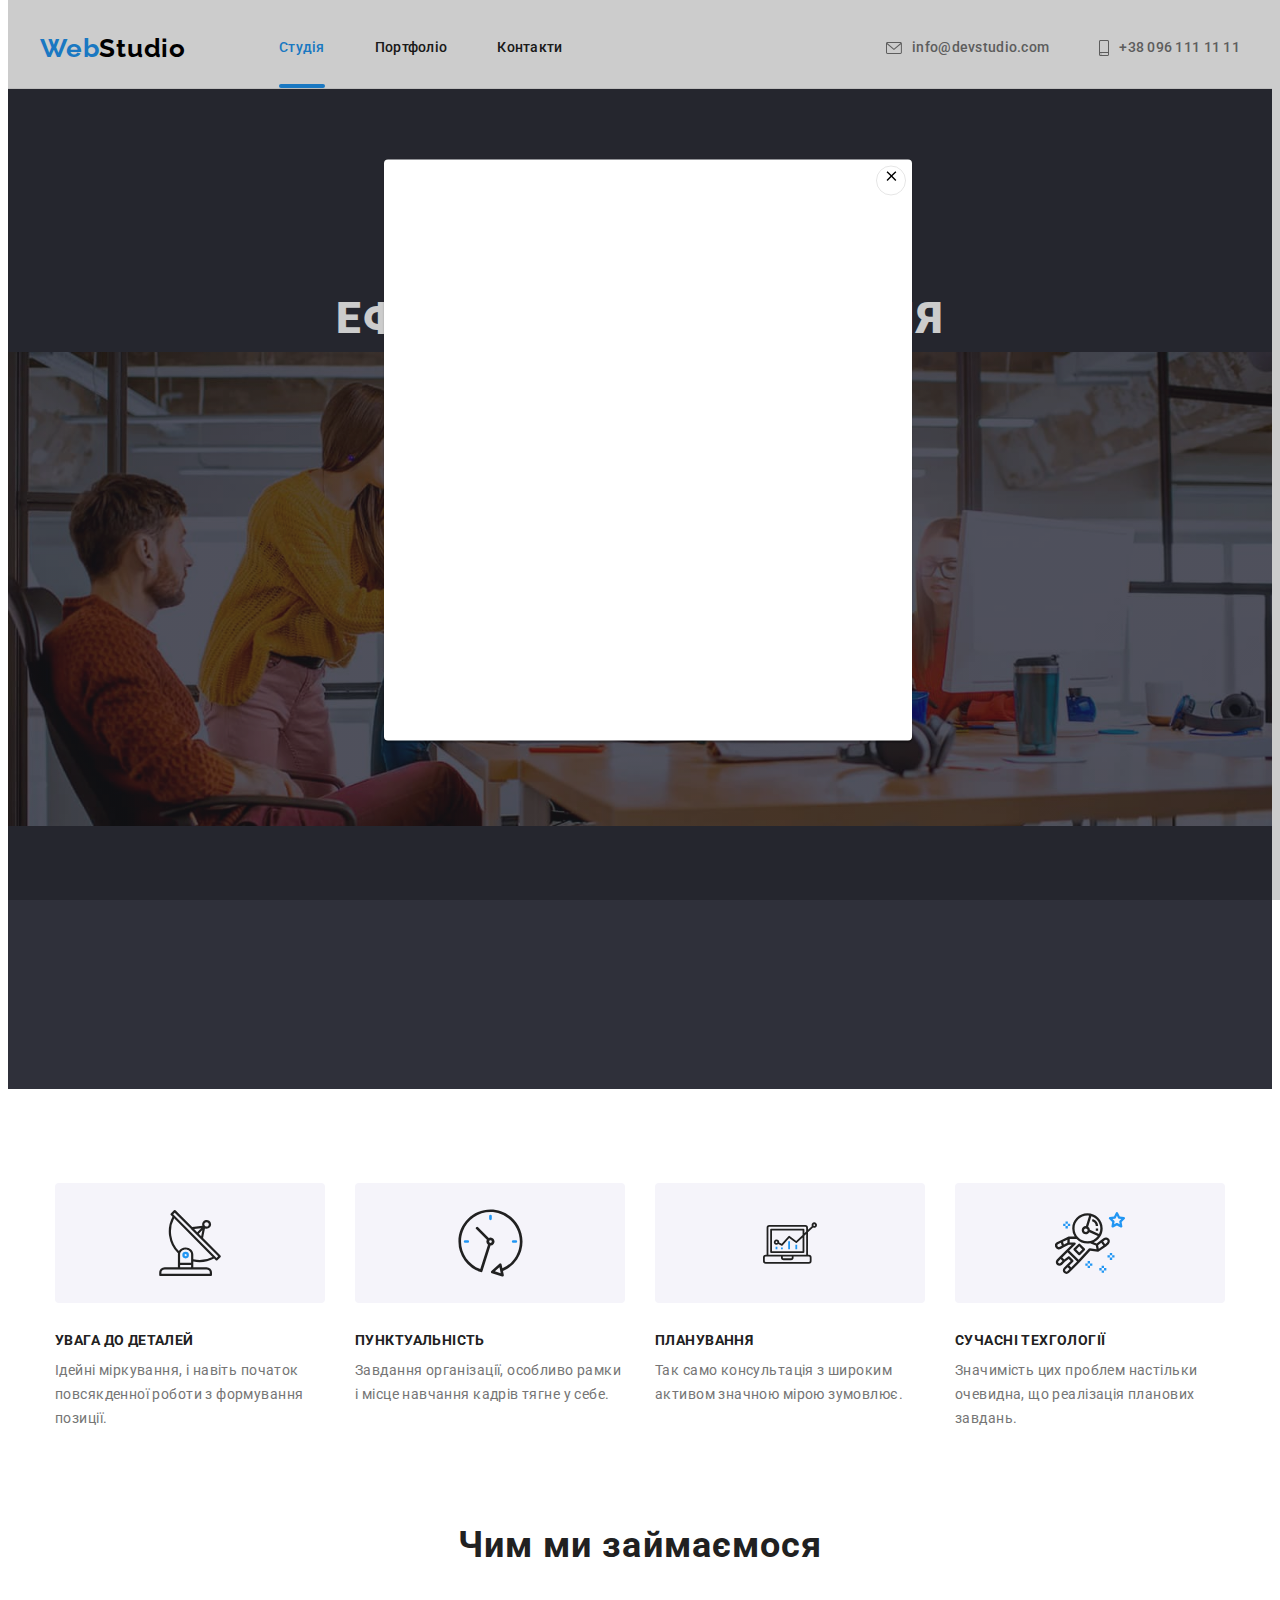
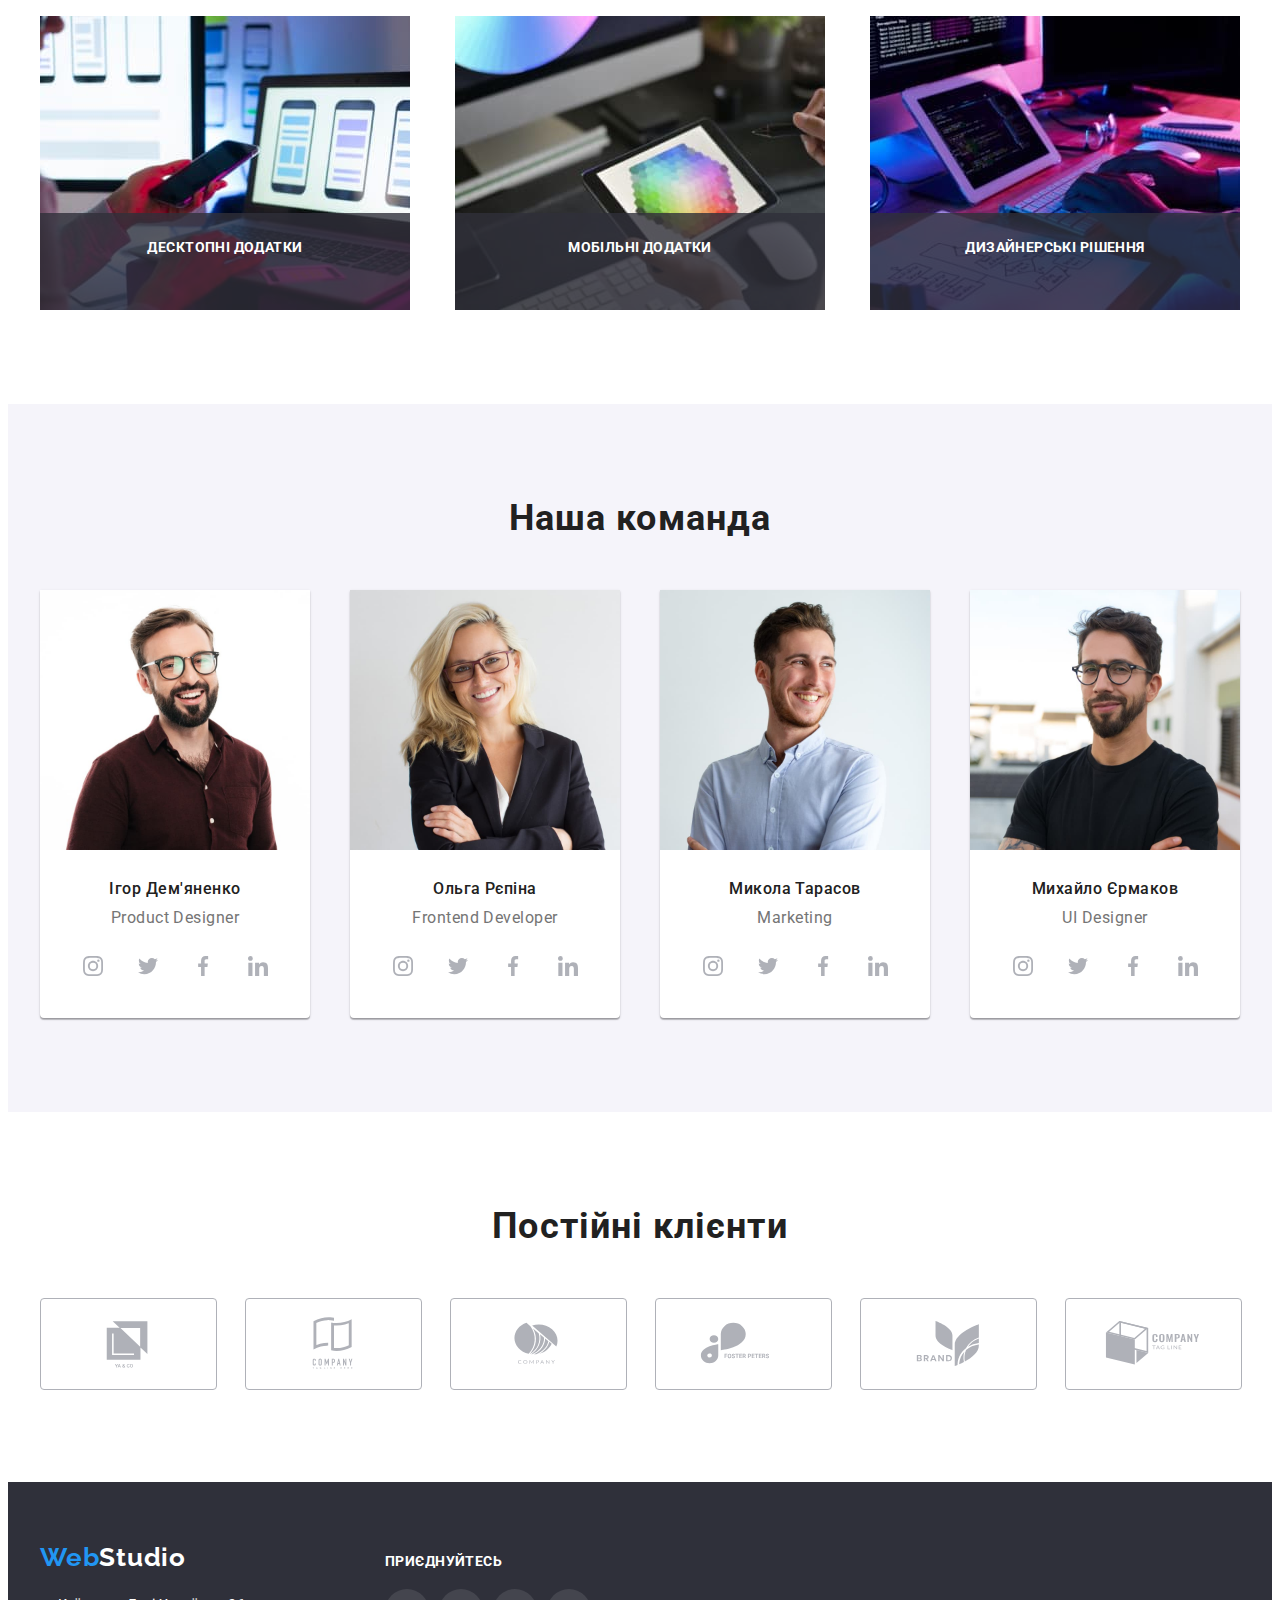
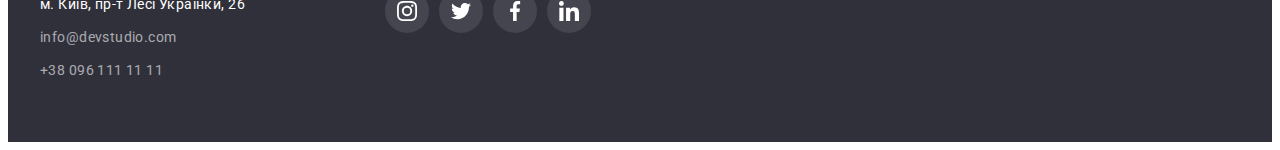
==== index.html @ 6ffcac3f "Commit-1" ====
<!DOCTYPE html>
<html lang="uk">  
<head>
    <meta charset="UTF-8">
    <meta http-equiv="X-UA-Compatible" content="IE=edge">
    <meta name="viewport" content="width=device-width, initial-scale=1.0">
    <title>Студія</title>
    <link rel="preconnect" href="https://fonts.googleapis.com">
    <link rel="preconnect" href="https://fonts.gstatic.com" crossorigin>
    <link href="https://fonts.googleapis.com/css2?family=Raleway:wght@700&family=Roboto:wght@400;500;700;900&display=swap"
        rel="stylesheet">

    <link rel="stylesheet" href="https://cdnjs.cloudflare.com/ajax/libs/modern-normalize/1.1.0/modern-normalize.min.css"
        integrity="sha512-wpPYUAdjBVSE4KJnH1VR1HeZfpl1ub8YT/NKx4PuQ5NmX2tKuGu6U/JRp5y+Y8XG2tV+wKQpNHVUX03MfMFn9Q=="
        crossorigin="anonymous" referrerpolicy="no-referrer" />
    <link rel="stylesheet" href="./css/styles.css">
</head>
<body class="site-body">
    <header class="header">
        <div class="container header-container">
            <nav class="header-navigation">
                 <a class="header-logo-web link" href="index.html">Web<span class="header-logo-studio link">Studio</span></a>
                 <ul class="header-list list">
                     <li class="header-item"><a class="header-link current link" href="">Студія</a></li>
                     <li class="header-item"><a class="header-link link" href="./portfolio.html">Портфоліо</a></li>
                     <li class="header-item"><a class="header-link link" href="">Контакти</a></li>
                 </ul>
            </nav>
            <div class="header-conect" >
            <ul class="contacts list">
                <li class="header-email">
                    <a class="header-link-contact link" href="mailto:info@devstudio.com">
                        <svg class="icon-envelope" weight="16" height="12">
                            <use href="./img/icons.svg#icon-envelope"></use>
                        </svg> 
                        info@devstudio.com</a></li>
                <li class="header-number">
                    <a class="header-link-contact link" href="tel:+380961111111">
                        <svg class="icon-tel" weight="10" height="16">
                            <use href="./img/icons.svg#icon-smartphone"></use>
                        </svg>
                        +38 096 111 11 11</a></li>
            </ul>
            </div>
        </div>
    </header>
    <main>
         <section class="hero section">
             <div class="container">
                 <h1 class="hero-title" >Ефективні рішення для вашого бізнесу</h1>
                 <button class="header-btn" type="button" data-modal-open>Замовити послугу</button>
            </div>
        </section>
         
        <section class="solutions section">
             <div class="container">
                <h2 class="visually-hidden">Рішення</h2>
                <ul class="solutions-list list" >
                    <li class="solutions-item">
                        <div class="solutions-area">            
                            <svg class="solutions-icon" width="66" height="70">
                                <use href="./img/icons.svg#icon-antenna"></use>
                            </svg>
                        </div>
                        <h3>Увага до деталей</h3>
                        <p>Ідейні міркування, і навіть початок повсякденної роботи з формування позиції.</p>
                    </li>
                    <li class="solutions-item"> 
                        <div class="solutions-area">
                            <svg class="solutions-icon" width="67" height="70">
                                <use href="./img/icons.svg#icon-clock"></use>
                            </svg>
                        </div>
                        <h3>Пунктуальність</h3>
                        <p>Завдання організації, особливо рамки і місце навчання кадрів тягне у себе.</p>
                    </li>
                    <li class="solutions-item"> 
                        <div class="solutions-area">
                            <svg class="solutions-icon" width="70" height="54">
                                <use href="./img/icons.svg#icon-diagram"></use>
                            </svg>
                        </div>
                        <h3>Планування</h3>
                        <p>Так само консультація з широким активом значною мірою зумовлює.</p>
                    </li>
                    <li class="solutions-item">
                        <div class="solutions-area">
                               <svg class="solutions-icon" width="70" height="70">
                                <use href="./img/icons.svg#icon-astronaut"></use>
                            </svg>
                        </div>   
                        <h3>Сучасні техгології</h3>
                        <p>Значимість цих проблем настільки очевидна, що реалізація планових завдань.</p>
                    </li>
                 </ul>
             </div>
        </section>
     
        <section class="devices section">
             <div class="container">
                <h2 class="section-title">Чим ми займаємося</h2>
                <ul class="devices-list">
                    <li class="devices-item list">
                        <div class="devices-top-wrap">
                            <img src="./img/img-1.jpg" 
                            alt="phone" 
                            width="370" 
                            height="294">
                            <p class="devices-top-text">десктопні додатки</p>
                        </div>
                    </li>
                    <li class="devices-item list">
                        <div class="devices-top-wrap">
                        <img src="./img/img-2.jpg" 
                        alt="tablet" 
                        width="370"
                        height="294">
                        <p class="devices-top-text">мобільні додатки</p>
                        </div>
                    </li>
                    <li class="devices-item list">
                        <div class="devices-top-wrap">
                        <img src="./img/img-3.jpg" 
                        alt="keyboard" 
                        width="370" 
                        height="294">
                        <p class="devices-top-text">дизайнерські рішення</p>
                       </div>
                    </li>
                </ul>
              </div>
         </section>
        
         <section class="team section" >
             <div class="container">
                <h2 class="section-title">Наша команда</h2>    
                <ul class="team-list">
                    <li class="team-item list">
                        <img src="./img/img-team-1.jpg" 
                            alt="Product-designer" 
                            width="270" 
                            height="260">  
                         <div class="team-footer" >             
                             <h3 class="team-name">Ігор Дем'яненко</h3>
                             <p class="team-position" lang="en">Product Designer</p>
                             <ul class="team-soc-list list">
                                <li class="team-soc-item">
                                    <a href="" class="team-soc-link link">
                                    <svg class="team-soc-icon" width="20" height="20">
                                        <use href="./img/icons.svg#icon-instagram"></use>
                                    </svg>
                                    </a>
                                </li>
                                <li class="team-soc-item">
                                    <a href="" class="team-soc-link link">
                                    <svg class="team-soc-icon" width="20" height="20">
                                        <use href="./img/icons.svg#icon-twitter"></use>
                                    </svg>
                                    </a>
                                </li>
                                <li class="team-soc-item">
                                    <a href="" class="team-soc-link link">
                                    <svg class="team-soc-icon" width="20" height="20">
                                        <use href="./img/icons.svg#icon-facebook"></use>
                                    </svg>
                                    </a>
                                </li>
                                <li class="team-soc-item">
                                    <a href="" class="team-soc-link link">
                                    <svg class="team-soc-icon" width="20" height="20">
                                        <use href="./img/icons.svg#icon-linkedin"></use>
                                    </svg>
                                    </a>
                                </li>
                             </ul>
                         </div>
                    </li>                  
                    <li class="team-item list"> 
                        <img src="img/img-team-2.jpg" 
                            alt="Product-developer" 
                            width="270" 
                            height="260">  
                         <div class="team-footer" >
                             <h3 class="team-name">Ольга Рєпіна</h3>
                             <p class="team-position" lang="en">Frontend Developer</p>
                            <ul class="team-soc-list list">
                                <li class="team-soc-item">
                                     <a href="" class="team-soc-link link">
                                      <svg class="team-soc-icon" width="20" height="20">
                                         <use href="./img/icons.svg#icon-instagram"></use>
                                      </svg>
                                     </a>
                                </li>
                                <li class="team-soc-item">
                                    <a href="" class="team-soc-link link">
                               
                                <svg class="team-soc-icon" width="20" height="20">
                                    <use href="./img/icons.svg#icon-twitter"></use>
                                </svg>
                                </a>
                                </li>
                                <li class="team-soc-item">
                                    <a href="" class="team-soc-link link">
                                
                                <svg class="team-soc-icon" width="20" height="20">
                                    <use href="./img/icons.svg#icon-facebook"></use>
                                </svg>
                                </a>
                                </li>
                                <li class="team-soc-item">
                                    <a href="" class="team-soc-link link">
                                
                                <svg class="team-soc-icon" width="20" height="20">
                                    <use href="./img/icons.svg#icon-linkedin"></use>
                                </svg>
                                </a>
                                </li>
                            </ul>
                         </div>
                    </li>
                    <li class="team-item list">
                        <img src="img/img-team-3.jpg" 
                            alt="Marketing"
                            width="270"
                            height="260">   
                         <div class="team-footer" >               
                             <h3 class="team-name">Микола Тарасов</h3>
                             <p class="team-position" lang="en">Marketing</p>
                            <ul class="team-soc-list list">
                                <li class="team-soc-item">
                                    <a href="" class="team-soc-link link">
                                
                                <svg class="team-soc-icon" width="20" height="20">
                                    <use href="./img/icons.svg#icon-instagram"></use>
                                </svg>
                                </a>
                                </li>
                                <li class="team-soc-item">
                                    <a href="" class="team-soc-link link">
                              
                                <svg class="team-soc-icon" width="20" height="20">
                                    <use href="./img/icons.svg#icon-twitter"></use>
                                </svg>
                                </a>
                                </li>
                                <li class="team-soc-item">
                                    <a href="" class="team-soc-link link">
                               
                                <svg class="team-soc-icon" width="20" height="20">
                                    <use href="./img/icons.svg#icon-facebook"></use>
                                </svg>
                                </a>
                                </li>
                                <li class="team-soc-item">
                                    <a href="" class="team-soc-link link">
                                
                                <svg class="team-soc-icon" width="20" height="20">
                                    <use href="./img/icons.svg#icon-linkedin"></use>
                                </svg>
                                </a>
                                </li>
                            </ul>
                         </div>
                    </li>
                    <li class="team-item list">
                        <img src="img/img-team-4.jpg"
                            alt="UI-designer"
                            width="270" 
                            height="260"> 
                         <div class="team-footer" >
                             <h3 class="team-name">Михайло Єрмаков</h3>
                             <p class="team-position" lang="en">UI Designer</p>
                            <ul class="team-soc-list list">
                                <li class="team-soc-item">
                                    <a href="" class="team-soc-link link">
                                
                                <svg class="team-soc-icon" width="20" height="20">
                                    <use href="./img/icons.svg#icon-instagram"></use>
                                </svg>
                                </a>
                                </li>
                                <li class="team-soc-item">
                                    <a href="" class="team-soc-link link">
                               
                                <svg class="team-soc-icon" width="20" height="20">
                                    <use href="./img/icons.svg#icon-twitter"></use>
                                </svg>
                                </a>
                                </li>
                                <li class="team-soc-item">
                                    <a href="" class="team-soc-link link">
                             
                                <svg class="team-soc-icon" width="20" height="20">
                                    <use href="./img/icons.svg#icon-facebook"></use>
                                </svg>
                                </a>
                                </li>
                                <li class="team-soc-item">
                                    <a href="" class="team-soc-link link">
                               
                                <svg class="team-soc-icon" width="20" height="20">
                                    <use href="./img/icons.svg#icon-linkedin"></use>
                                </svg>
                                </a>
                                </li>
                            </ul>
                         </div>
                    </li>
                </ul>
              </div>
         </section>
         <section class="section">
            <div class="container">
                <h2 class="section-title">Постійні клієнти</h2>
                <ul class="clients-list list">
                    <li class="clients-item">
                        <a href="" class="clients-link link">
                        <svg class="clients-icon" width="106" height="60">
                            <use href="./img/icons.svg#icon-logo-1"></use>
                        </svg></a>
                    </li>
                    <li class="clients-item">
                        <a href="" class="clients-link link">
                        <svg class="clients-icon" width="106" height="60">
                            <use href="./img/icons.svg#icon-logo-2"></use>
                        </svg></a>
                    </li>
                    <li class="clients-item">
                        <a href="" class="clients-link link">
                        <svg class="clients-icon" width="106" height="60">
                            <use href="./img/icons.svg#icon-logo-3"></use>
                        </svg></a>
                    </li>
                    <li class="clients-item">
                        <a href="" class="clients-link link">
                        <svg class="clients-icon" width="106" height="60">
                            <use href="./img/icons.svg#icon-logo-4"></use>
                        </svg></a>
                    </li>
                    <li class="clients-item">
                        <a href="" class="clients-link link">
                        <svg class="clients-icon" width="106" height="60">
                            <use href="./img/icons.svg#icon-logo-5"></use>
                        </svg></a>
                    </li>
                    <li class="clients-item">
                        <a href="" class="clients-link link">
                        <svg class="clients-icon" width="106" height="60">
                            <use href="./img/icons.svg#icon-logo-6"></use>
                        </svg></a>
                    </li>
                </ul>
            </div>
         </section> 
        
    </main>
    <footer class="info section">
         <div class="container footer-container" >
            <div class="footer-wrap">
                <div>
                <a class="logo-footer-web link" href="./index.html">Web<span class="logo-footer-studio link">Studio</span></a>
                <address class="address">
                    <ul class="info-list">
                        <li class="info-address list"><a class="info-address link"
                            href="https://goo.gl/maps/t2EMafwJyWorUbrZ9"
                            target="_blank"
                            rel="noopener noreferrer nofollow"
                            >м. Київ, пр-т Лесі Українки, 26</a></li>
                        <li class="info-email list"><a class="info-email link" href="mailto:info@devstudio.com">info@devstudio.com</a></li>
                        <li class="info-tel list"><a class="info-tel link" href="tel:+380961111111">+38 096 111 11 11</a></li>
                    </ul>
                </address>
                </div>
                
                <div class="social-footer">
                    <h2 class="social-title">приєднуйтесь</h2>
                    <div class="footer-icons">
                    <ul class="social-list list">
                        <li class="social-item"><a href="https://www.instagram.com/" class="social-link link">
                            <svg class="footer-soc-icon" width="20" height="20">
                                <use href="./img/icons.svg#icon-instagram"></use>
                            </svg>
                        </a></li>
                        <li class="social-item"><a href="https://twitter.com/" class="social-link link">
                            <svg class="footer-soc-icon" width="20" height="20">
                                <use href="./img/icons.svg#icon-twitter"></use>
                            </svg>
                        </a></li>
                        <li class="social-item"><a href="https://www.facebook.com/" class="social-link link">
                            <svg class="footer-soc-icon" width="20" height="20">
                                <use href="./img/icons.svg#icon-facebook"></use>
                            </svg>
                        </a></li>
                        <li class="social-item"><a href="https://www.linkedin.com/" class="social-link link">
                            <svg class="footer-soc-icon" width="20" height="20">
                                <use href="./img/icons.svg#icon-linkedin"></use>
                            </svg>
                        </a></li>
                    </ul>
                    </div>
                </div>
            </div>
        </div>
    </footer>
    <div class="backdrop" data-modal>
         <div class="modal">
             <button type="button" class="modal-close" data-modal-close>
                <svg class="modal-close-icon" width="18" height="18">
                    <use href="./img/icons.svg#icon-close"></use>
                </svg>
             </button>  
         </div>
    </div>
    <script src="./js/modal.js"></script>
</body>
</html>
---- css/styles.css ----
body {
  font-family: Roboto, sans-serif;
  background-color: var(--main-background-color);
  color: var(--second-title-color) ;
  font-size: 14px;
}

:root {
  --main-title-color: #FFFFFF;
  --second-title-color: #212121; 
  --third-title-color: #2196F3;
  --fourth-title-color: #000000;
  --text-color: #757575;
  --contacts-color:rgba(255, 255, 255, 0.6);
  --main-background-color:#FFFFFF;
  --second-background-color:#2F303A;
  --third-background-color: #F5F4FA;
  --main-icon-color:#AFB1B8;
}

p,
h1,
h2,
h3,
h4,
h5,
h6 {
  margin: 0;
}

ul,
ol {
  margin: 0;
  padding-left: 0;
}

button {
  cursor: pointer;
}

address {
  font-style: normal;
}

img {
  display: block;
  max-width: 100%;
  height: auto;
}

.list {
  list-style: none;
}

.link {
  text-decoration: none;
}

.visually-hidden {
  position: absolute;
  white-space: nowrap;
  width: 1px;
  height: 1px;
  overflow: hidden;
  border: 0;
  padding: 0;
  clip: rect(0 0 0 0);
  clip-path: inset(50%);
  margin: -1px;
}
.container{
  width: 1200px;
  padding-left: 15px;
  padding-right: 15px;
  margin: 0 auto; 
}

.header{
  border-bottom:#ECECEC solid 1px; 
}

.header-list .link.current{
  color: var(--third-title-color);
}

.header-link:hover {
  color: var(--third-title-color);
}

.header-link:focus {
  color: var(--third-title-color);
}

.header-logo-web {
  font-family: 'Raleway';
  font-style: normal;
  font-weight: 700;
  font-size: 26px;
  line-height: 1.19;
  letter-spacing: 0.03em;
  color: var(--third-title-color);
}
.header-logo-studio {
  font-weight: 700;
  font-size: 26px;
  line-height: 1.19;
  letter-spacing: 0.03em;
  color: var(--fourth-title-color);
  margin-right: 93px;
}

.header-list {
 display: flex;
 align-items: center;
 gap: 50px;
}
.header-navigation{
  display: flex;
  align-items: center;

}

.header-item{
  position: relative;
}
.header-link.current::after{
  position: absolute;
  content: '';
  bottom: 0;
  display: block;
  width: 100%;
  height: 4px;
  border-radius: 2px;
  background-color: currentColor;
}

.contacts {
  display: flex;
  align-items: center; 
  gap: 50px;
}

.header-container {
  display: flex;
  align-items: center;
}

.header-conect {
  margin-left: auto;
}

.header-link-studio {
  font-weight: 500;
  line-height: 1.14;
  letter-spacing: 0.02em;
  color: var(--third-title-color);
}
.header-link {
  font-weight: 500; 
  line-height: 1.14;
  letter-spacing: 0.02em;
  color: var(--second-title-color);
  display: block;
  padding: 32px 0;
}

.header-link-contact { 
  font-weight: 500;
  line-height: 1.14;
  letter-spacing: 0.02em;
  color: var(--text-color);
  display: flex;
  align-items: center;
  gap: 10px;
}

.header-link-contact:hover{
  color:var(--third-title-color)
}

.icon-envelope {
  width: 16px;
  height: 12px;
  fill: currentColor;  
}

.icon-tel{
  width: 10px;
  height: 16px;
  fill: currentColor;
}

.section{
 padding-top: 94px;
 padding-bottom: 94px;
}

.hero {
  padding: 200px 0;
  height: 600px;
  max-width: 1600px;
  margin-left: auto;
  margin-right: auto;
  background-image: linear-gradient(to right, rgba(47, 48, 58, 0.4), rgba(47, 48, 58, 0.4)), url(../img/hero-bg.jpg);
  background-color: #2F303A;
  background-repeat: no-repeat;
  background-size: contain;
  background-position: center;
}

.hero-title {
  font-weight: 900;
  font-size: 44px;
  line-height: 1.36;
  text-align: center;
  letter-spacing: 0.06em;
  text-transform: uppercase;
  color: var(--main-title-color);
  width: 696px;
  margin-left: auto;
  margin-right: auto;
}

.header-btn {
  color:var(--main-title-color);
  background-color:var(--third-title-color);
  margin: 0 auto;
  display: block;
  margin-top: 30px;
  width: 216px;
  height: 50px;
  border-radius: 4px;
  font-weight: 700;
  font-size: 16px;
  line-height: 1.88;
  border: none;

}

.button.primary {
  color: #212121;
  background-color: var(--third-background-color);
  cursor: pointer;
  border-radius: 4px;
  height: 38px;
  width: auto;
  font-weight: 500;
  font-size: 16px;
  line-height: 1.62;
  text-align: center;
  letter-spacing: 0.03em;
  border: none;
  padding: 6px 22px;
}

.button.primary:hover{
  color: var(--main-title-color);
  background-color: var(--third-title-color);
  box-shadow: 0px 3px 1px rgba(0, 0, 0, 0.1), 0px 1px 2px rgba(0, 0, 0, 0.08), 0px 2px 2px rgba(0, 0, 0, 0.12);
  transition-duration: 250ms;
  transition-timing-function: cubic-bezier(0.4, 0, 0.2, 1);
}

.button.primary:focus {
  color: var(--main-title-color);
  background-color: var(--third-title-color);
  box-shadow: 0px 3px 1px rgba(0, 0, 0, 0.1), 0px 1px 2px rgba(0, 0, 0, 0.08), 0px 2px 2px rgba(0, 0, 0, 0.12);
  transition-duration: 250ms;
  transition-timing-function: cubic-bezier(0.4, 0, 0.2, 1);
}

.solutions-list{
 display: flex;
 justify-content: space-between;
}

.solutions-list li {
  width: 270px;
}

.solutions-list h3 {
  font-size: 14px;
  line-height: 1.14;
  letter-spacing: 0.03em;
  text-transform: uppercase;
  color: var(--second-title-color);
  margin-bottom: 10px;
}
.solutions-list p {
  line-height: 1.71;
  letter-spacing: 0.03em;
  color: var(--text-color);
}

.solutions-list{
 display: flex;
 justify-content: center;
 gap: 30px;
}

.solutions-item{
  width: 270px;
  }

.solutions-area{
  display: flex;
  justify-content: center;
  align-items: center;
  border-radius: 4px;
  background-color: #F5F4FA;
  margin-bottom: 30px;
  height: 120px;
}

.devices{
  padding-top: 0px; 
}
.devices-title {
  font-size: 36px;
  line-height: 1.16;
  text-align: center;
  letter-spacing: 0.03em;
  color: var(--second-title-color)
}

.section-title {
  font-weight: 700;
  font-size: 36px;
  line-height: 1.16;
  text-align: center;
  letter-spacing: 0.03em;
  margin-bottom: 50px;
}

.devices-list {
  display: flex;
  justify-content: space-between;

}

.devices-top-wrap{
  position: relative;
}

.devices-top-text{
  position: absolute;
  bottom: 0;
  padding-top: 27px;
  text-align: center;
  color: var(--main-title-color);
  font-weight: 700;
  line-height: 1.14;
  letter-spacing: 0.03em;
  text-transform: uppercase;
  background-color:rgba(47, 48, 58, 0.8);
  width: 100%;
  height: 70px;
}

.team {
  background-color: var(--third-background-color);
}

.team-list {
  display: flex;
  justify-content: space-between;
}

.team-item{
  background: var(--main-background-color);
  box-shadow: 0px 1px 3px rgba(0, 0, 0, 0.12), 0px 1px 1px rgba(0, 0, 0, 0.14), 0px 2px 1px rgba(0, 0, 0, 0.2);
  border-radius: 0px 0px 4px 4px;
  width: 270px;
}

.team-name {
 font-weight: 500;
  font-size: 16px;
  line-height: 1.18;
  text-align: center;
  letter-spacing: 0.03em;
  color: var(--second-title-color);
  margin-bottom: 10px;
}

.team-footer {
  padding-top: 30px;
  padding-bottom: 30px;
}

.team-position {
  font-size: 16px;
  line-height: 1.18;
  text-align: center;
  letter-spacing: 0.03em;
  color: var(--text-color);
  margin-bottom: 16px;
}

.team-soc-list{
 display: flex;
 justify-content: center;
 gap: 10px;
}

.team-soc-item{
 width: calc((100% - 90px) / 4);
 height: 44px;
 
}

.team-soc-link{
 width: 100%;
 height: 100%;
 display: flex;
 border-radius: 50%;
 align-items: center;
 justify-content: center;
}

.team-soc-link:hover {
 background-color:var(--third-title-color);
 transition-duration: 250ms;
 transition-timing-function: cubic-bezier(0.4, 0, 0.2, 1);
}
.team-soc-link:hover .team-soc-icon{
 fill:var(--main-background-color);
 transition-duration: 250ms;
 transition-timing-function: cubic-bezier(0.4, 0, 0.2, 1);
}

.team-soc-link:focus {
  background-color: var(--third-title-color);
  transition-duration: 250ms;
  transition-timing-function: cubic-bezier(0.4, 0, 0.2, 1);
}

.team-soc-link:focus .team-soc-icon {
  fill: var(--main-background-color);
  transition-duration: 250ms;
  transition-timing-function: cubic-bezier(0.4, 0, 0.2, 1);
}

.team-soc-icon{
  fill:var(--main-icon-color);
}

.clients-list{
 display: flex;
 gap: 30px;
}

.clients-item{
 width: calc((100% - 150px) / 6);
 height: 90px;
}

.clients-link{
 width: 100%;
 height: 100%;
 border: 1px solid var(--main-icon-color);
 border-radius: 4px;
 display: flex;
 align-items: center;
 justify-content: center;

}

.clients-link:hover {
  border-color: var(--third-title-color);
  transition-duration: 250ms;
  transition-timing-function: cubic-bezier(0.4, 0, 0.2, 1);
}

.clients-link:hover .clients-icon {
  fill: var(--third-title-color);
  transition-duration: 250ms;
  transition-timing-function: cubic-bezier(0.4, 0, 0.2, 1);
}

.clients-link:focus {
  border-color: var(--third-title-color);
  transition-duration: 250ms;
  transition-timing-function: cubic-bezier(0.4, 0, 0.2, 1);
}

.clients-link:focus .clients-icon {
  fill:var(--third-title-color);
  transition-duration: 250ms;
  transition-timing-function: cubic-bezier(0.4, 0, 0.2, 1);
}

.clients-icon{
  fill:var(--main-icon-color);
}

.footer-container{
  display: flex;
  ;
}
.footer-wrap{
  display: flex;
  gap: 70px;
  align-items: baseline;
}

.logo-footer-web {
  font-family: 'Raleway';
  font-style: normal;
  font-weight: 700;
  font-size: 26px;
  line-height: 1.19;
  letter-spacing: 0.03em;
  color: var(--third-title-color);

}

.logo-footer-studio{
  font-weight: 700;
  font-size: 26px;
  line-height: 1.19;
  letter-spacing: 0.03em;
  color: var(--main-title-color);

}

.info {
  background-color: var(--second-background-color);
  padding-top: 60px;
  padding-bottom: 60px;
 
}

.address{
  margin-top: 20px;
}


.info-address {
  font-style: normal;
  line-height: 1.71;
  letter-spacing: 0.03em;
  color: var(--main-title-color);
  margin-bottom: 9px;
}

.info-email {
  font-style: normal;
  line-height: 1.71;
  letter-spacing: 0.03em;
  color:var(--contacts-color);
  margin-bottom: 9px;
}

.info-email:hover{
  color: var(--third-title-color);
  transition-duration: 250ms;
  transition-timing-function: cubic-bezier(0.4, 0, 0.2, 1);
}

.info-email:focus {
  color: var(--third-title-color);
  transition-duration: 250ms;
  transition-timing-function: cubic-bezier(0.4, 0, 0.2, 1);
}

.info-tel {
 font-style: normal;
 line-height: 1.71;
 letter-spacing: 0.03em;
 color: var(--contacts-color);
}

.info-tel:hover {
  color: var(--third-title-color);
  transition-duration: 250ms;
  transition-timing-function: cubic-bezier(0.4, 0, 0.2, 1);
}

.info-tel:focus {
  color: var(--third-title-color);
  transition-duration: 250ms;
  transition-timing-function: cubic-bezier(0.4, 0, 0.2, 1);
}

.social-footer{
  margin-left: 70px;
}


.social-title{
  font-weight: 700;
  font-size: 14px;
  line-height: 16px;
  letter-spacing: 0.03em;
  margin-bottom: 20px;
  text-transform: uppercase;
  color: var(--main-title-color);
}

.social-list{
 display: flex;
 width: 100%;
 height: 100%;
 gap: 10px;
}

.social-item{
 width: 44px;
 height: 44px;  
 
}

.social-link{
  width: 100%;
  height: 100%;
  display: flex;
  border-radius: 50%;
  align-items: center;
  justify-content: center;
  background-color: rgba(255, 255, 255, 0.1);
}

.footer-soc-icon{
  fill: var(--main-background-color);
}

.social-link:hover {
 background-color: var(--third-title-color);
 transition-duration: 250ms;
 transition-timing-function: cubic-bezier(0.4, 0, 0.2, 1);
}

.social-link:focus {
  background-color: #2196F3;
  transition-duration: 250ms;
  transition-timing-function: cubic-bezier(0.4, 0, 0.2, 1);
}

.button-list {
  display: flex;
  justify-content: center;
  gap: 8px;
  margin-bottom: 50px;
  
}

.project-list{
  display: flex;
  flex-wrap: wrap;
  gap: 30px;
  
}

.project-link{
  display: block;
  text-decoration: none;
  background: var(--main-background-color);
}

.project-link:hover{
  box-shadow: 0px 1px 1px rgba(0, 0, 0, 0.12), 0px 4px 4px rgba(0, 0, 0, 0.06), 1px 4px 6px rgba(0, 0, 0, 0.16);
  transition-duration: 250ms;
  transition-timing-function: cubic-bezier(0.4, 0, 0.2, 1);
}

.project-item{
  width: calc((100% - 60px) / 3);
}

.project-item:hover .project-text-top {
  transform: translateY(0)
}


.project-top-wrap{
 position: relative;
 overflow: hidden;
}

.project-text-top{
 position: absolute;
 top: 0;
 padding: 63px 24px;
 font-size: 18px;
 line-height: 1.56;
 letter-spacing: 0.03em;
 color: var(--main-title-color);
 background: rgba(33, 150, 243, 0.9);
 transform: translateY(100%);
 transition: transform 300ms linear;
}

.project-item h2 {
  font-size: 18px;
  line-height: 2;
  letter-spacing: 0.06em;
  color:var(--second-title-color);
  margin-bottom: 4px;
}

.project-text {
  font-size: 16px;
  line-height: 1.88;
  letter-spacing: 0.03em;
  color: var(--text-color);
}

.project-footer{
  border: 1px solid #EEEEEE;
  padding: 20px 24px;
}

.backdrop{
  width: 100%;
  height: 100%;
  background-color: rgba(0, 0, 0, 0.2);
  position: fixed;
  top: 0;
  transition: opacity 250ms linear, visibility 250ms linear;
}

.modal{
  width: 528px;
  min-height: 581px;
  background-color: var(--main-background-color);
  box-shadow: 0px 1px 3px rgba(0, 0, 0, 0.12), 0px 1px 1px rgba(0, 0, 0, 0.14), 0px 2px 1px rgba(0, 0, 0, 0.2);
  border-radius: 4px;
  position: absolute;
  top: 50%;
  left: 50%;
  transform: translate(-50%,-50%) scale(1);
  transition: transform 250ms linear;
}

.backdrop.is-hidden .modal {
  transform: translate(-50%, -50%) scale(0);
}

.modal-close{
  width: 30px;
  height: 30px;
  background-color: transparent;
  border: 1px solid rgba(0, 0, 0, 0.1);
  border-radius: 50%;
  position: absolute;
  right: 6px;
  top: 6px;
  display: flex;
  justify-content: center;
  cursor: pointer;
}

.backdrop.is-hidden{
  opacity: 0;
  visibility: hidden;
  pointer-events: none;
}
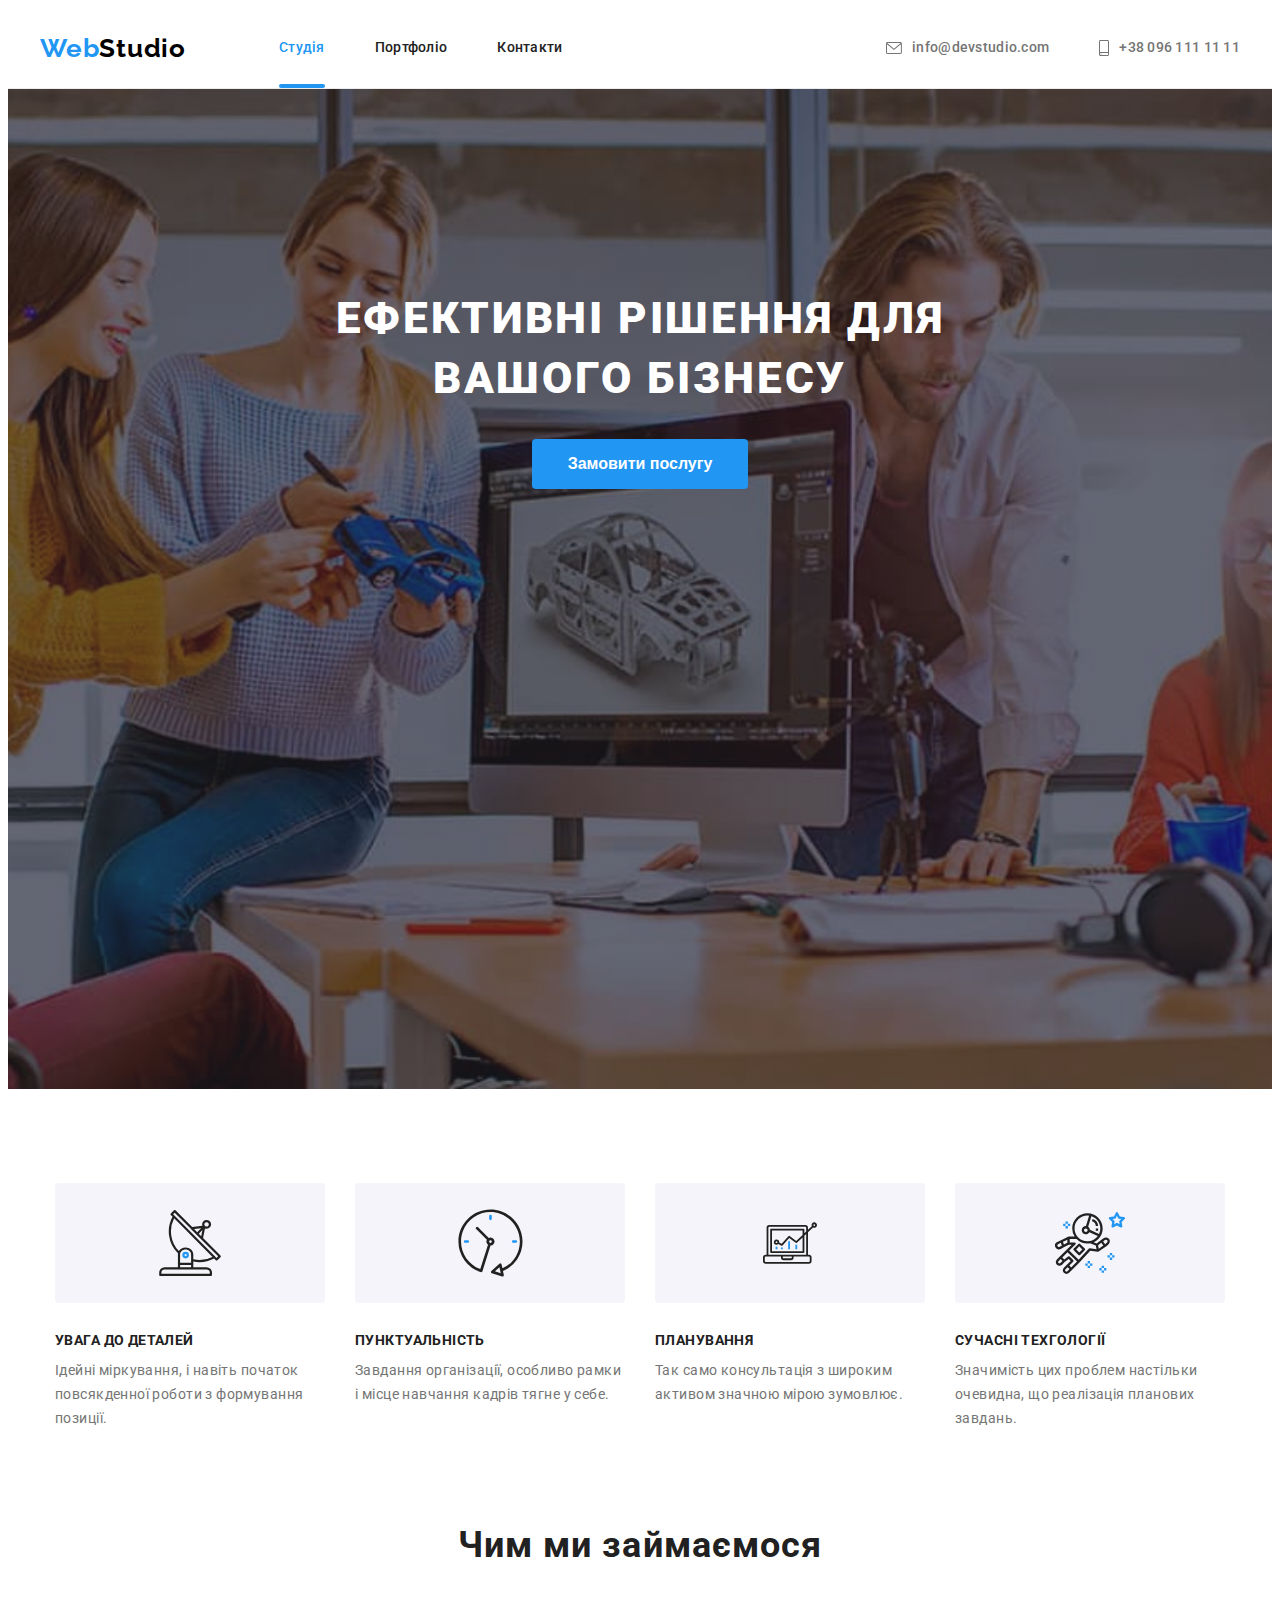
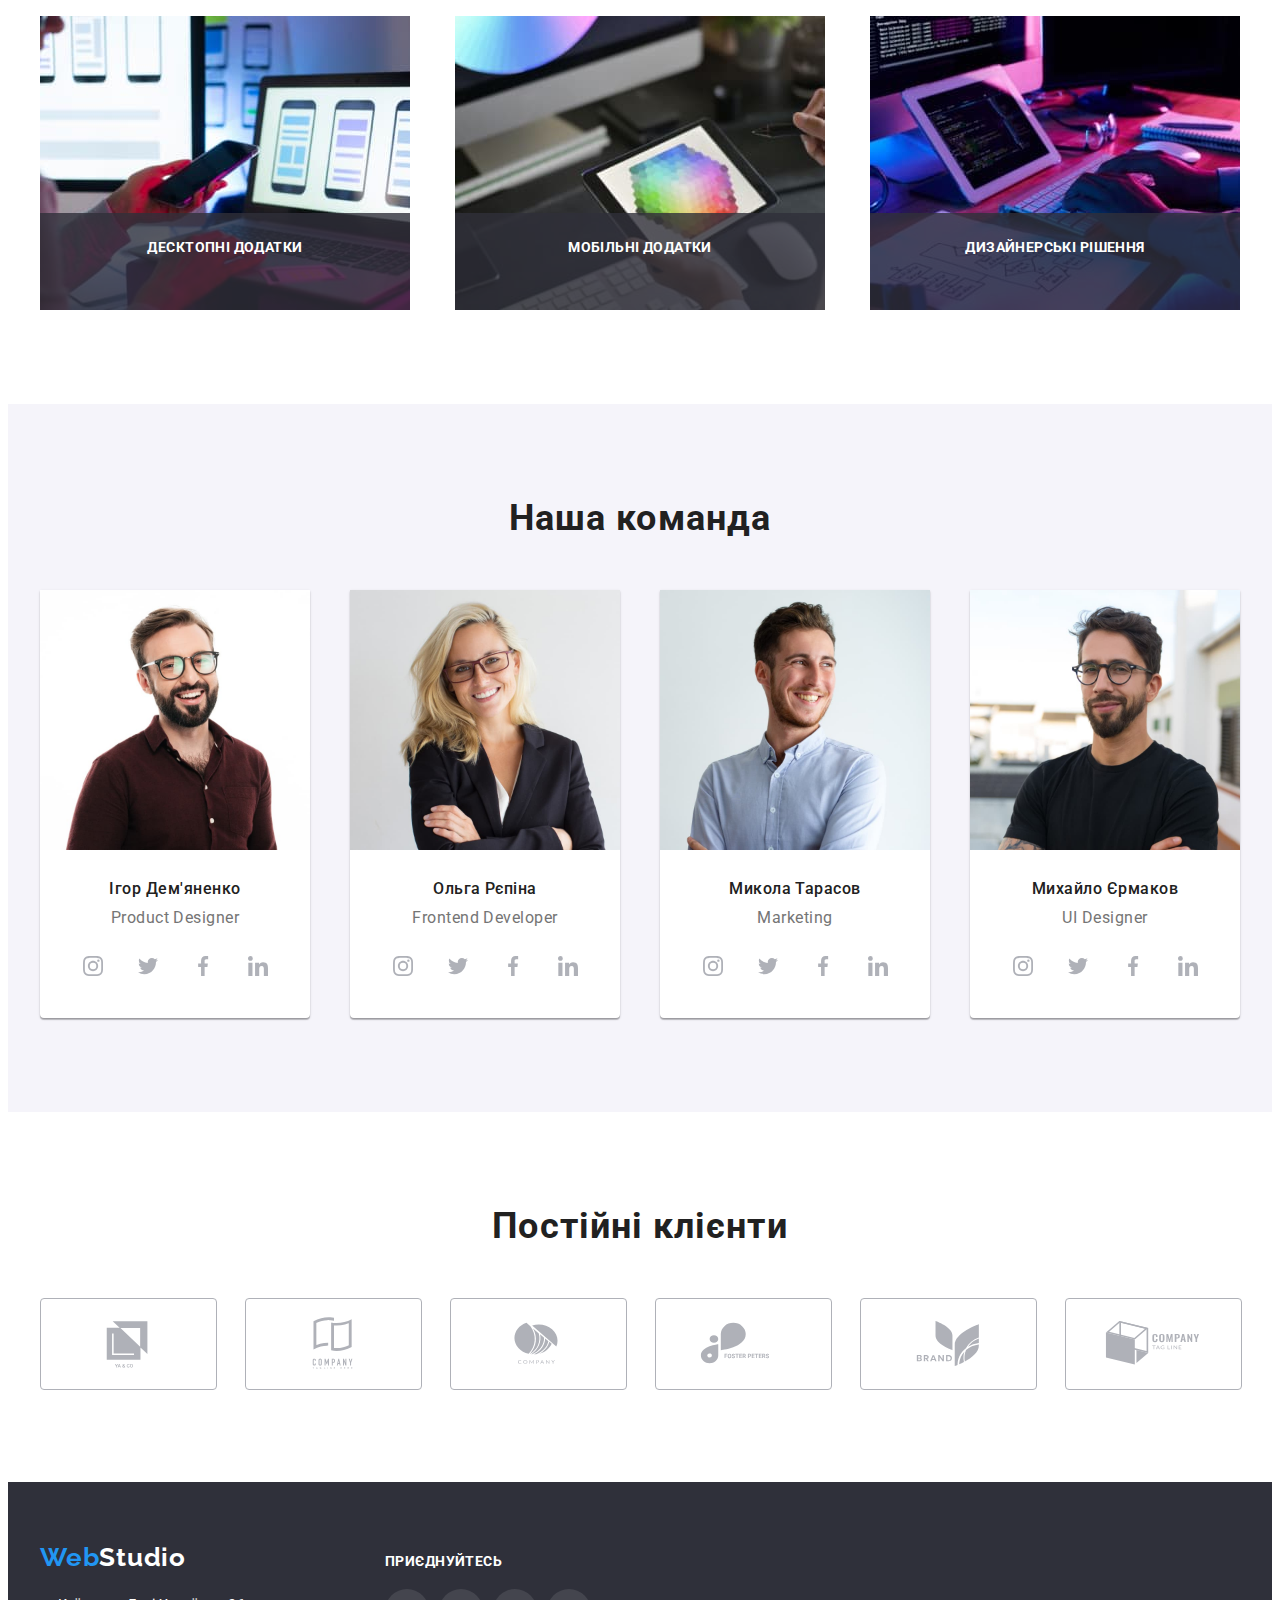
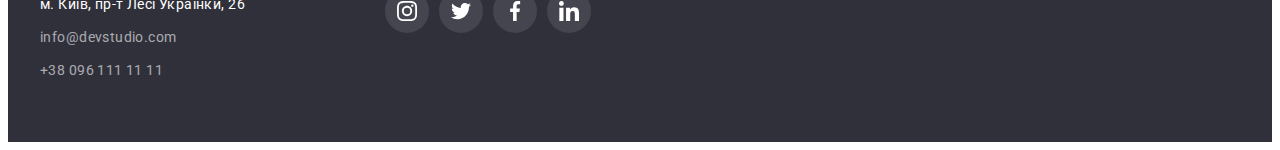
==== commit 98cad16e: "update-2" ====
--- a/index.html
+++ b/index.html
@@ -402,7 +402,7 @@
             </div>
         </div>
     </footer>
-    <div class="backdrop" data-modal>
+    <div class="backdrop is-hidden" data-modal>
          <div class="modal">
              <button type="button" class="modal-close" data-modal-close>
                 <svg class="modal-close-icon" width="18" height="18">
--- a/css/styles.css
+++ b/css/styles.css
@@ -162,6 +162,9 @@
   color: var(--second-title-color);
   display: block;
   padding: 32px 0;
+  transition-property: color;
+  transition-duration: 250ms;
+  transition-timing-function: cubic-bezier(0.4, 0, 0.2, 1);
 }
 
 .header-link-contact { 
@@ -172,6 +175,9 @@
   display: flex;
   align-items: center;
   gap: 10px;
+  transition-property: color;
+  transition-duration: 250ms;
+  transition-timing-function: cubic-bezier(0.4, 0, 0.2, 1);
 }
 
 .header-link-contact:hover{
@@ -204,7 +210,7 @@
   background-image: linear-gradient(to right, rgba(47, 48, 58, 0.4), rgba(47, 48, 58, 0.4)), url(../img/hero-bg.jpg);
   background-color: #2F303A;
   background-repeat: no-repeat;
-  background-size: contain;
+  background-size: cover;
   background-position: center;
 }
 
@@ -234,6 +240,10 @@
   font-size: 16px;
   line-height: 1.88;
   border: none;
+  transition-property: background-color;
+  transition-duration: 250ms;
+  transition-timing-function: cubic-bezier(0.4, 0, 0.2, 1);
+ 
 
 }
 
@@ -251,22 +261,22 @@
   letter-spacing: 0.03em;
   border: none;
   padding: 6px 22px;
+  transition-property: color,backround-color,box-shadow;
+  transition-duration: 250ms;
+  transition-timing-function: cubic-bezier(0.4, 0, 0.2, 1);
 }
 
 .button.primary:hover{
   color: var(--main-title-color);
   background-color: var(--third-title-color);
   box-shadow: 0px 3px 1px rgba(0, 0, 0, 0.1), 0px 1px 2px rgba(0, 0, 0, 0.08), 0px 2px 2px rgba(0, 0, 0, 0.12);
-  transition-duration: 250ms;
-  transition-timing-function: cubic-bezier(0.4, 0, 0.2, 1);
-}
+  }
 
 .button.primary:focus {
   color: var(--main-title-color);
   background-color: var(--third-title-color);
   box-shadow: 0px 3px 1px rgba(0, 0, 0, 0.1), 0px 1px 2px rgba(0, 0, 0, 0.08), 0px 2px 2px rgba(0, 0, 0, 0.12);
-  transition-duration: 250ms;
-  transition-timing-function: cubic-bezier(0.4, 0, 0.2, 1);
+  
 }
 
 .solutions-list{
@@ -416,33 +426,35 @@
  border-radius: 50%;
  align-items: center;
  justify-content: center;
+ transition-property: background-color;
+ transition-duration: 250ms;
+ transition-timing-function: cubic-bezier(0.4, 0, 0.2, 1);
 }
 
 .team-soc-link:hover {
  background-color:var(--third-title-color);
- transition-duration: 250ms;
- transition-timing-function: cubic-bezier(0.4, 0, 0.2, 1);
+ 
 }
 .team-soc-link:hover .team-soc-icon{
  fill:var(--main-background-color);
- transition-duration: 250ms;
- transition-timing-function: cubic-bezier(0.4, 0, 0.2, 1);
+ 
 }
 
 .team-soc-link:focus {
   background-color: var(--third-title-color);
-  transition-duration: 250ms;
-  transition-timing-function: cubic-bezier(0.4, 0, 0.2, 1);
+  
 }
 
 .team-soc-link:focus .team-soc-icon {
   fill: var(--main-background-color);
-  transition-duration: 250ms;
-  transition-timing-function: cubic-bezier(0.4, 0, 0.2, 1);
+  
 }
 
 .team-soc-icon{
   fill:var(--main-icon-color);
+  transition-property: fill;
+  transition-duration: 250ms;
+  transition-timing-function: cubic-bezier(0.4, 0, 0.2, 1);
 }
 
 .clients-list{
@@ -463,41 +475,39 @@
  display: flex;
  align-items: center;
  justify-content: center;
+ transition:border-color;
+ transition-duration: 250ms;
+ transition-timing-function: cubic-bezier(0.4, 0, 0.2, 1);
 
 }
 
 .clients-link:hover {
-  border-color: var(--third-title-color);
-  transition-duration: 250ms;
-  transition-timing-function: cubic-bezier(0.4, 0, 0.2, 1);
+  border-color: var(--third-title-color); 
 }
 
 .clients-link:hover .clients-icon {
-  fill: var(--third-title-color);
-  transition-duration: 250ms;
-  transition-timing-function: cubic-bezier(0.4, 0, 0.2, 1);
+  fill: var(--third-title-color); 
 }
 
 .clients-link:focus {
-  border-color: var(--third-title-color);
-  transition-duration: 250ms;
-  transition-timing-function: cubic-bezier(0.4, 0, 0.2, 1);
+  border-color: var(--third-title-color); 
 }
 
 .clients-link:focus .clients-icon {
   fill:var(--third-title-color);
-  transition-duration: 250ms;
-  transition-timing-function: cubic-bezier(0.4, 0, 0.2, 1);
 }
 
 .clients-icon{
   fill:var(--main-icon-color);
+  transition-property: fill;
+  transition-duration: 250ms;
+  transition-timing-function: cubic-bezier(0.4, 0, 0.2, 1);
 }
 
 .footer-container{
   display: flex;
-  ;
-}
+}
+
 .footer-wrap{
   display: flex;
   gap: 70px;
@@ -656,12 +666,14 @@
   display: block;
   text-decoration: none;
   background: var(--main-background-color);
+  transition-duration: 250ms;
+  transition-timing-function: cubic-bezier(0.4, 0, 0.2, 1);
+  transition-property: box-shadow;
 }
 
 .project-link:hover{
   box-shadow: 0px 1px 1px rgba(0, 0, 0, 0.12), 0px 4px 4px rgba(0, 0, 0, 0.06), 1px 4px 6px rgba(0, 0, 0, 0.16);
-  transition-duration: 250ms;
-  transition-timing-function: cubic-bezier(0.4, 0, 0.2, 1);
+  
 }
 
 .project-item{
@@ -744,10 +756,12 @@
   border: 1px solid rgba(0, 0, 0, 0.1);
   border-radius: 50%;
   position: absolute;
-  right: 6px;
-  top: 6px;
+  right: 8px;
+  top: 8px;
+  padding: 0;
   display: flex;
   justify-content: center;
+  align-items: center;
   cursor: pointer;
 }
 
